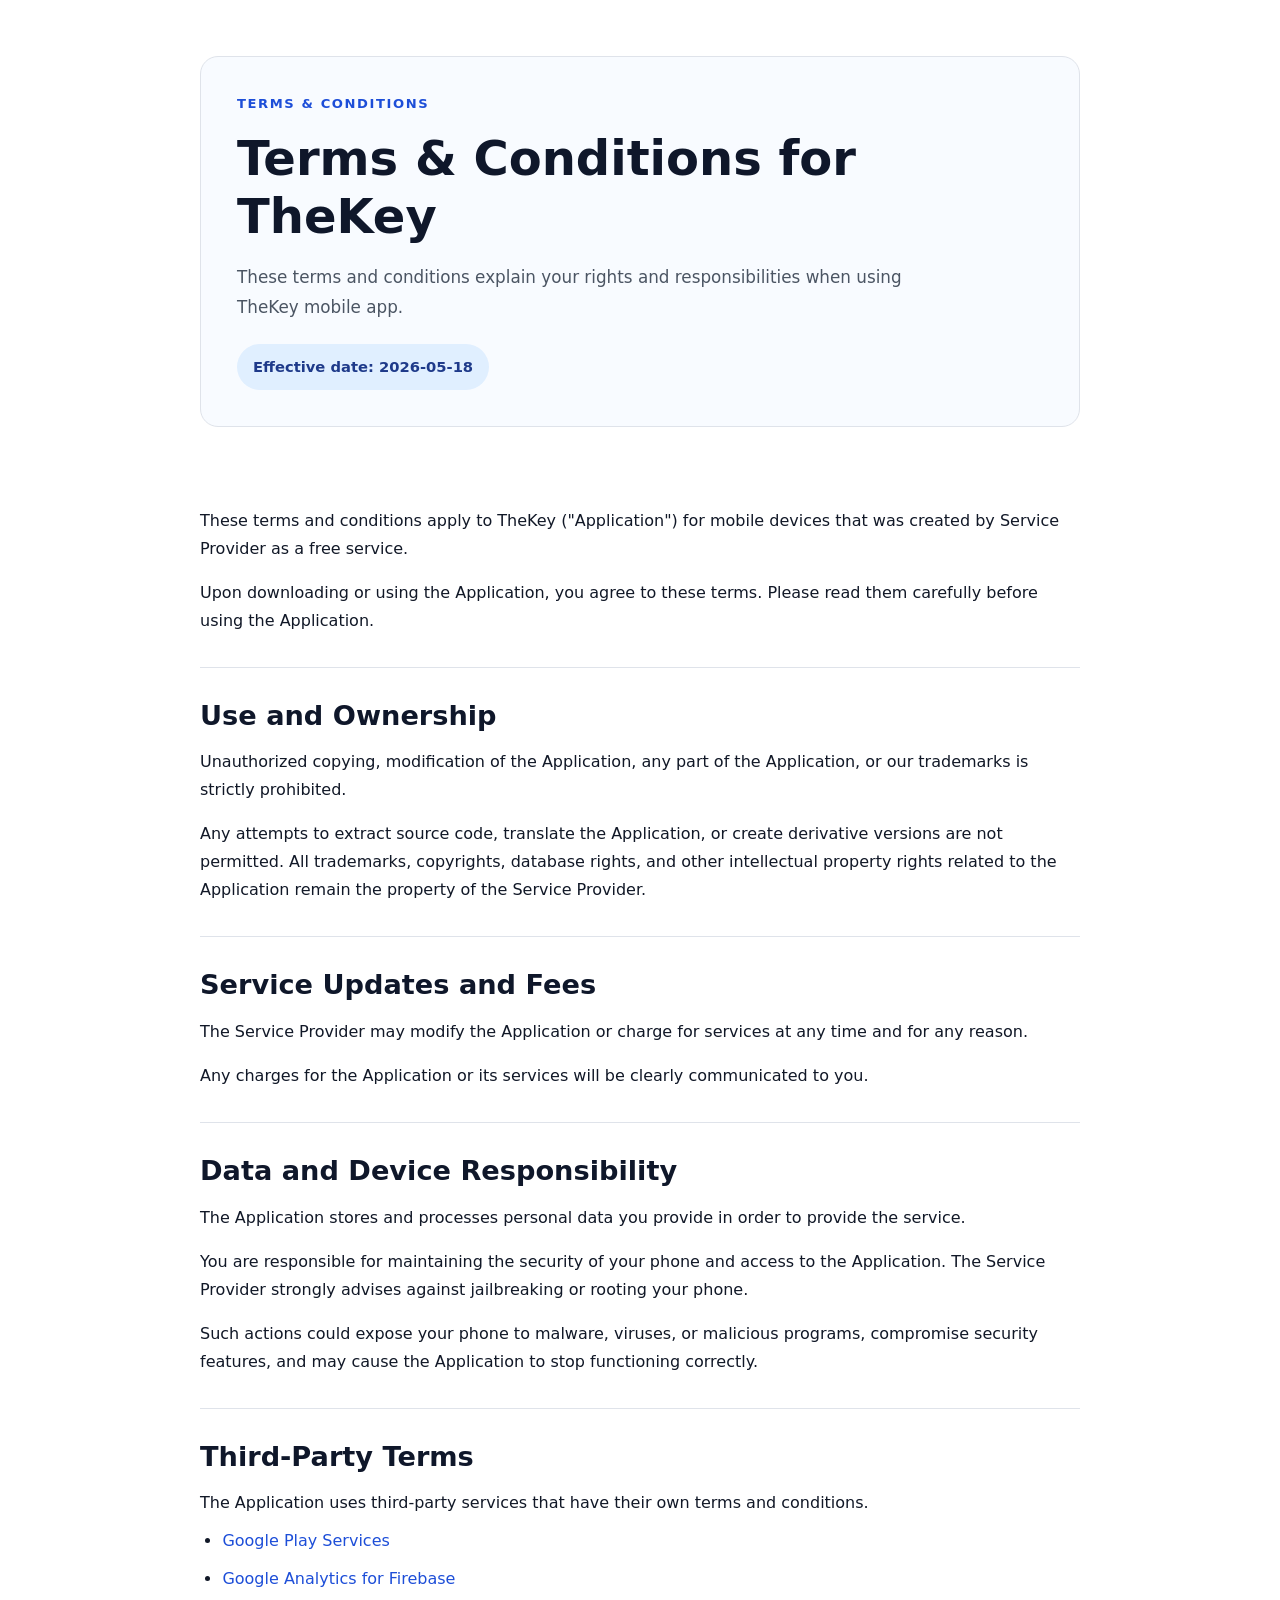
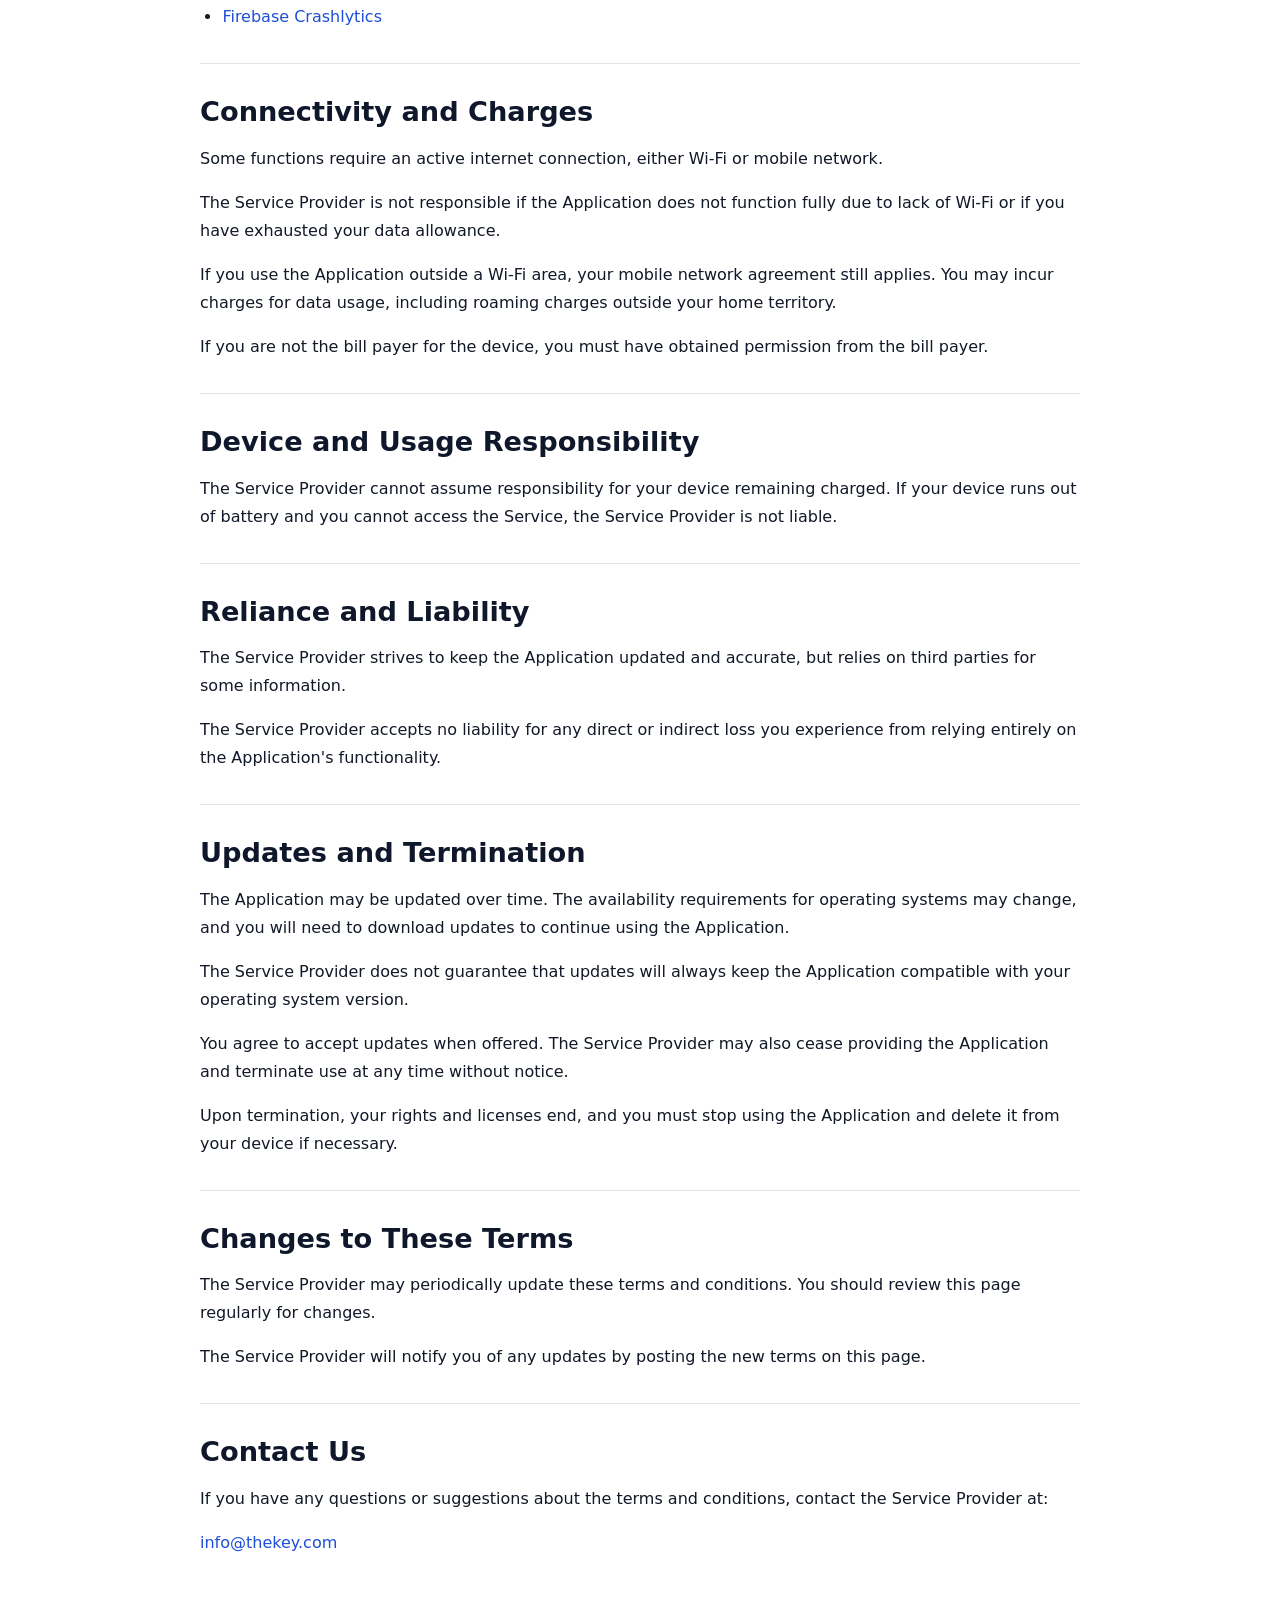
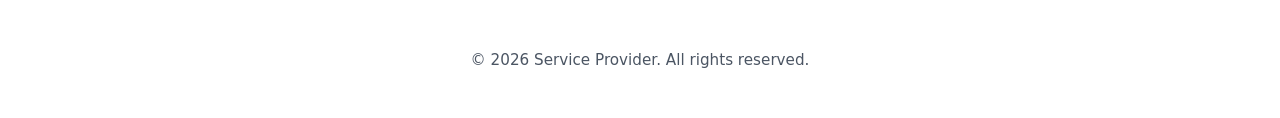
==== terms.html @ a07603f0 "rebuild" ====
<!DOCTYPE html>
<html lang="en">

<head>
    <meta charset="UTF-8">
    <meta name="viewport" content="width=device-width, initial-scale=1.0">
    <title>Terms & Conditions</title>
    <link rel="stylesheet" href="style.css">
</head>

<body>
    <main class="page">
        <article class="policy">
            <header class="policy-header">
                <p class="eyebrow">Terms & Conditions</p>
                <h1>Terms & Conditions for TheKey</h1>
                <p class="lead">These terms and conditions explain your rights and responsibilities when using TheKey
                    mobile app.</p>
                <p class="updated">Effective date: 2026-05-18</p>
            </header>

            <section>
                <p>These terms and conditions apply to TheKey ("Application") for mobile devices that was created by
                    Service Provider as a free service.</p>
                <p>Upon downloading or using the Application, you agree to these terms. Please read them carefully
                    before using the Application.</p>
            </section>

            <section>
                <h2>Use and Ownership</h2>
                <p>Unauthorized copying, modification of the Application, any part of the Application, or our trademarks
                    is strictly prohibited.</p>
                <p>Any attempts to extract source code, translate the Application, or create derivative versions are not
                    permitted. All trademarks, copyrights, database rights, and other intellectual property rights
                    related to the Application remain the property of the Service Provider.</p>
            </section>

            <section>
                <h2>Service Updates and Fees</h2>
                <p>The Service Provider may modify the Application or charge for services at any time and for any
                    reason.</p>
                <p>Any charges for the Application or its services will be clearly communicated to you.</p>
            </section>

            <section>
                <h2>Data and Device Responsibility</h2>
                <p>The Application stores and processes personal data you provide in order to provide the service.</p>
                <p>You are responsible for maintaining the security of your phone and access to the Application. The
                    Service Provider strongly advises against jailbreaking or rooting your phone.</p>
                <p>Such actions could expose your phone to malware, viruses, or malicious programs, compromise security
                    features, and may cause the Application to stop functioning correctly.</p>
            </section>

            <section>
                <h2>Third-Party Terms</h2>
                <p>The Application uses third-party services that have their own terms and conditions.</p>
                <ul>
                    <li><a href="https://policies.google.com/terms" target="_blank" rel="noopener noreferrer">Google
                            Play Services</a></li>
                    <li><a href="https://www.google.com/analytics/terms/" target="_blank"
                            rel="noopener noreferrer">Google Analytics for Firebase</a></li>
                    <li><a href="https://firebase.google.com/terms/crashlytics" target="_blank"
                            rel="noopener noreferrer">Firebase Crashlytics</a></li>
                </ul>
            </section>

            <section>
                <h2>Connectivity and Charges</h2>
                <p>Some functions require an active internet connection, either Wi-Fi or mobile network.</p>
                <p>The Service Provider is not responsible if the Application does not function fully due to lack of
                    Wi-Fi or if you have exhausted your data allowance.</p>
                <p>If you use the Application outside a Wi-Fi area, your mobile network agreement still applies. You may
                    incur charges for data usage, including roaming charges outside your home territory.</p>
                <p>If you are not the bill payer for the device, you must have obtained permission from the bill payer.
                </p>
            </section>

            <section>
                <h2>Device and Usage Responsibility</h2>
                <p>The Service Provider cannot assume responsibility for your device remaining charged. If your device
                    runs out of battery and you cannot access the Service, the Service Provider is not liable.</p>
            </section>

            <section>
                <h2>Reliance and Liability</h2>
                <p>The Service Provider strives to keep the Application updated and accurate, but relies on third
                    parties for some information.</p>
                <p>The Service Provider accepts no liability for any direct or indirect loss you experience from relying
                    entirely on the Application's functionality.</p>
            </section>

            <section>
                <h2>Updates and Termination</h2>
                <p>The Application may be updated over time. The availability requirements for operating systems may
                    change, and you will need to download updates to continue using the Application.</p>
                <p>The Service Provider does not guarantee that updates will always keep the Application compatible with
                    your operating system version.</p>
                <p>You agree to accept updates when offered. The Service Provider may also cease providing the
                    Application and terminate use at any time without notice.</p>
                <p>Upon termination, your rights and licenses end, and you must stop using the Application and delete it
                    from your device if necessary.</p>
            </section>

            <section>
                <h2>Changes to These Terms</h2>
                <p>The Service Provider may periodically update these terms and conditions. You should review this page
                    regularly for changes.</p>
                <p>The Service Provider will notify you of any updates by posting the new terms on this page.</p>
            </section>

            <section>
                <h2>Contact Us</h2>
                <p>If you have any questions or suggestions about the terms and conditions, contact the Service Provider
                    at:</p>
                <p><a href="mailto:info@thekey.com">info@thekey.com</a></p>
            </section>
        </article>
    </main>

    <footer class="site-footer">
        <p>© 2026 Service Provider. All rights reserved.</p>
    </footer>
</body>

</html>
---- style.css ----
:root {
  color-scheme: light;
  --background: #ffffff;
  --surface: #f8fbff;
  --text: #111827;
  --muted: #4b5563;
  --heading: #0f172a;
  --border: #dfe3ea;
  --accent: #1d4ed8;
  --accent-soft: #e0efff;
}

* {
  box-sizing: border-box;
}

html {
  font-size: 16px;
}

body {
  margin: 0;
  background: var(--background);
  color: var(--text);
  font-family: Inter, system-ui, -apple-system, BlinkMacSystemFont, "Segoe UI", sans-serif;
  line-height: 1.75;
}

a {
  color: var(--accent);
  text-decoration: none;
}

a:hover,
a:focus {
  text-decoration: underline;
}

.page {
  width: 100%;
  padding: 56px 24px 32px;
}

.policy {
  width: min(100%, 880px);
  margin: 0 auto;
}

.policy-header {
  padding: 36px;
  margin-bottom: 32px;
  background: var(--surface);
  border: 1px solid var(--border);
  border-radius: 18px;
}

.eyebrow {
  margin: 0 0 14px;
  color: var(--accent);
  font-size: 0.82rem;
  font-weight: 700;
  letter-spacing: 0.12em;
  text-transform: uppercase;
}

h1,
h2 {
  color: var(--heading);
  line-height: 1.2;
}

h1 {
  margin: 0;
  font-size: clamp(2.2rem, 4vw, 3rem);
  font-weight: 800;
}

h2 {
  margin: 0 0 16px;
  font-size: clamp(1.2rem, 2.2vw, 1.7rem);
  font-weight: 700;
}

p {
  margin: 0;
}

p+p,
ul+p,
section>p {
  margin-top: 16px;
}

.lead {
  max-width: 720px;
  margin-top: 18px;
  color: var(--muted);
  font-size: 1.05rem;
}

.updated {
  display: inline-flex;
  align-items: center;
  margin-top: 22px;
  padding: 10px 16px;
  color: #1e3a8a;
  background: var(--accent-soft);
  border-radius: 999px;
  font-size: 0.92rem;
  font-weight: 700;
}

ul {
  margin: 0;
  padding-left: 1.4rem;
}

li {
  margin-top: 10px;
}

section {
  padding: 32px 0;
  border-top: 1px solid var(--border);
}

section:first-of-type {
  border-top: 0;
}

.site-footer {
  width: min(100%, 880px);
  margin: 0 auto;
  padding: 26px 20px 44px;
  color: var(--muted);
  font-size: 0.95rem;
  text-align: center;
}

@media (max-width: 720px) {
  .page {
    padding: 28px 18px 24px;
  }

  .policy-header {
    padding: 24px;
    margin-bottom: 26px;
  }

  h1 {
    font-size: 2.4rem;
  }

  .lead {
    font-size: 1rem;
  }

  section {
    padding: 24px 0;
  }

  .site-footer {
    padding-bottom: 32px;
  }
}

@media (max-width: 480px) {
  .page {
    padding: 20px 16px 20px;
  }

  .policy-header {
    padding: 20px;
  }

  h1 {
    font-size: 2rem;
  }

  .updated {
    display: inline-block;
    width: fit-content;
  }
}
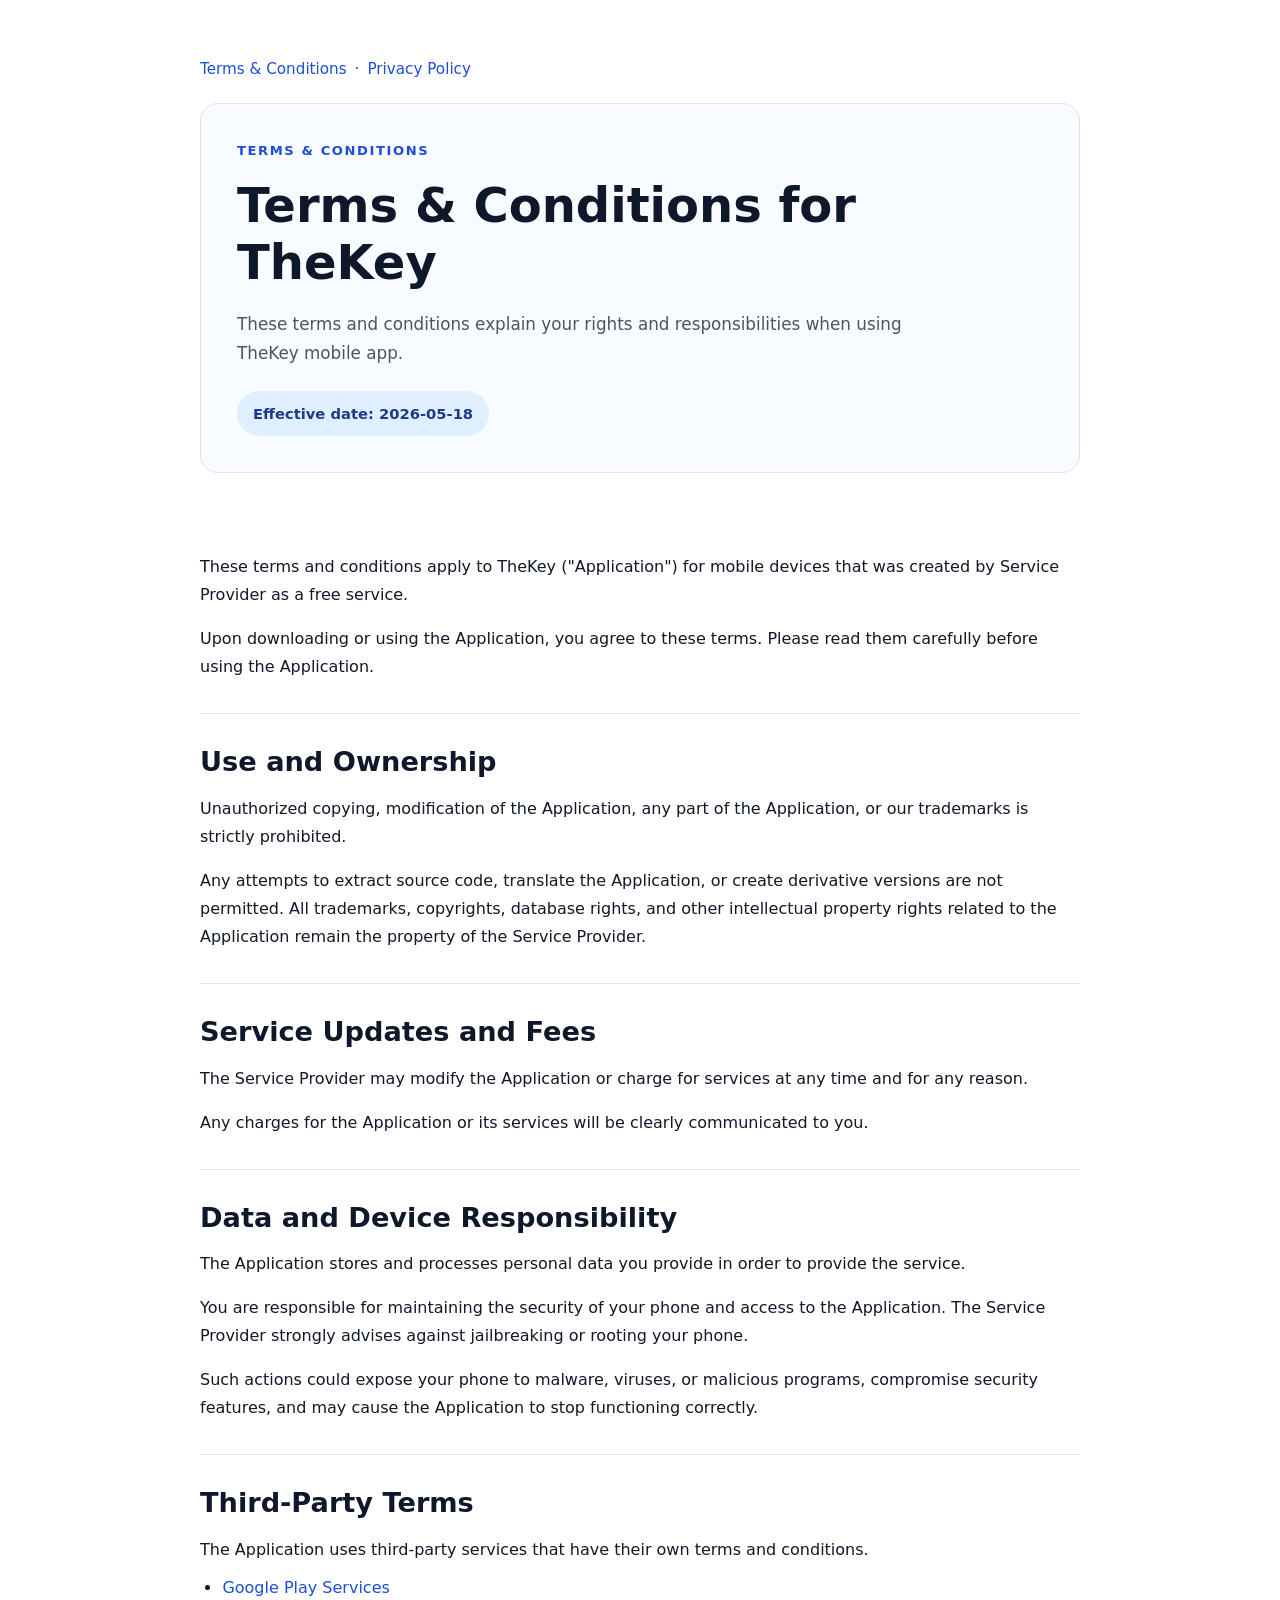
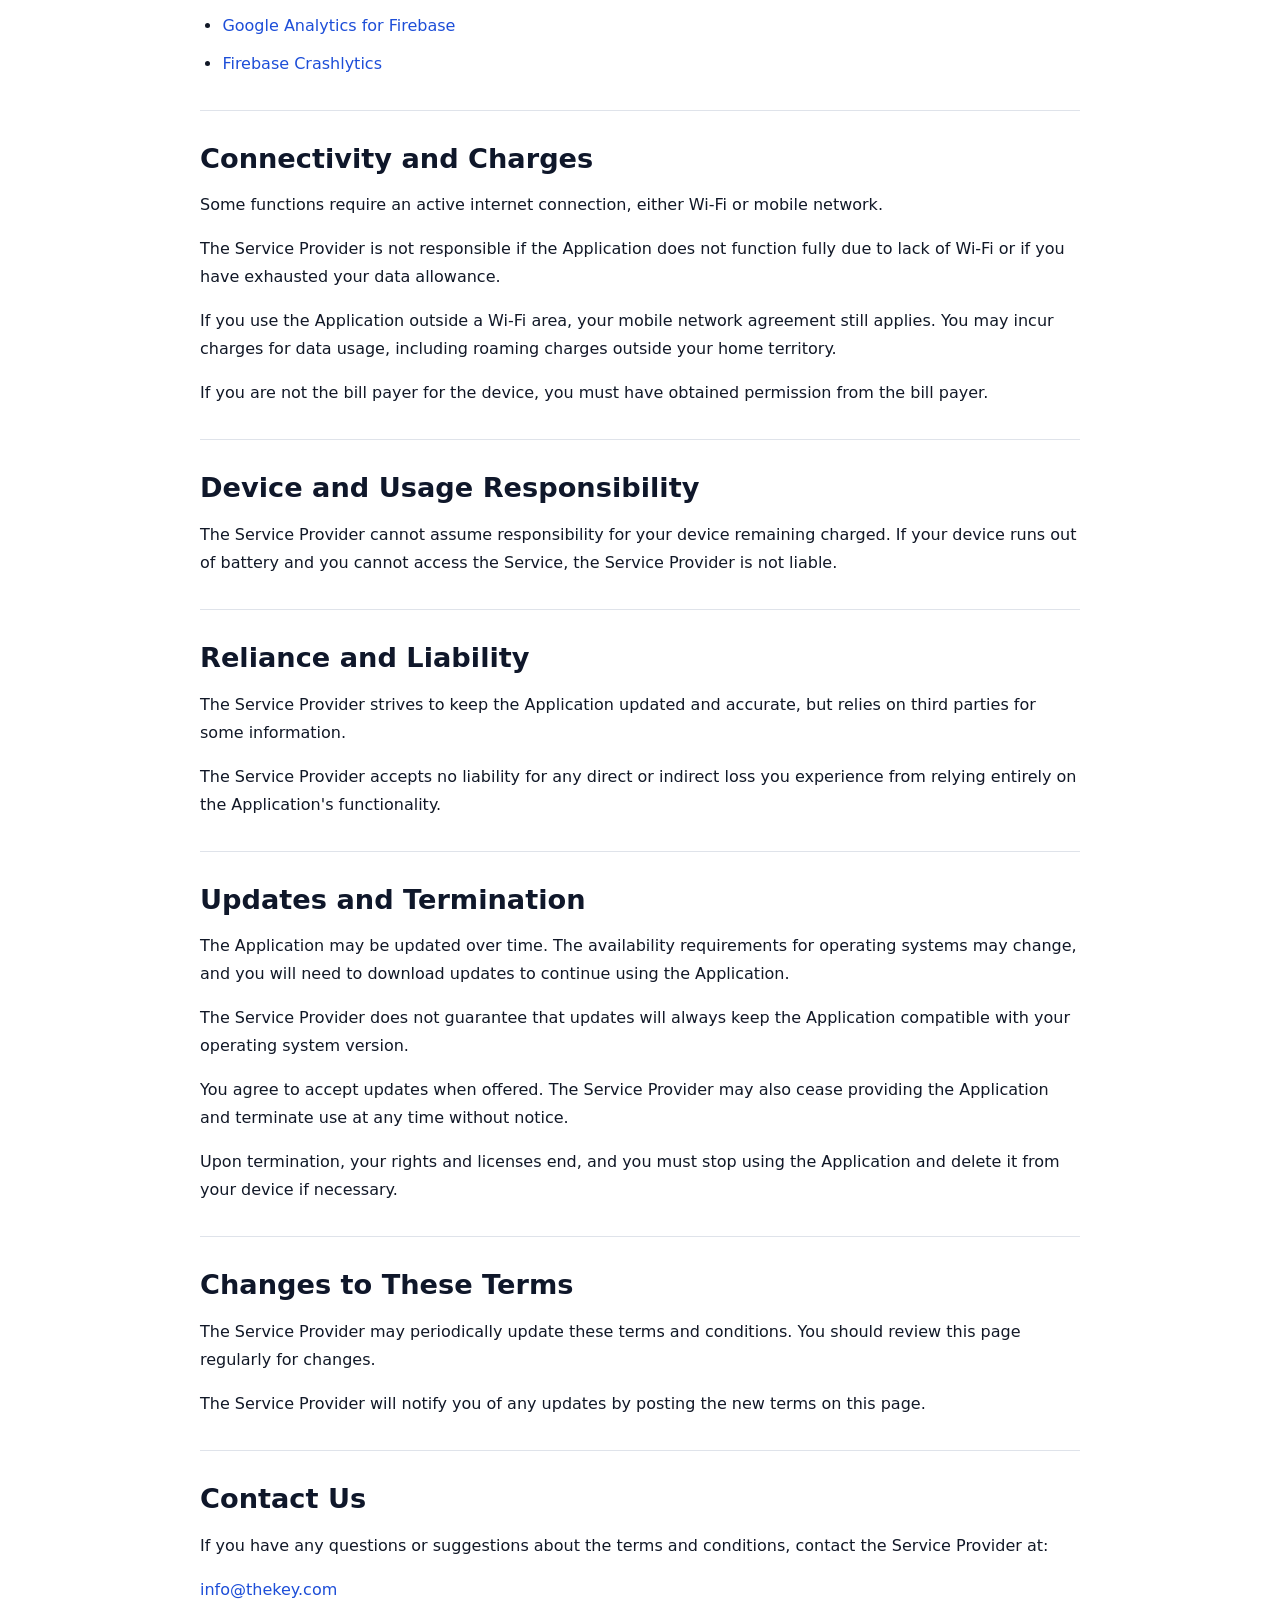
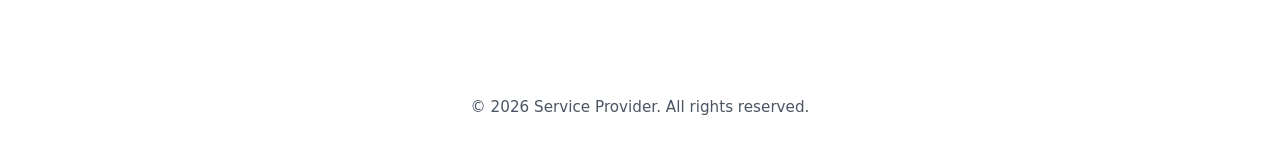
==== commit 90e7aeeb: "Added Navigations" ====
--- a/terms.html
+++ b/terms.html
@@ -11,6 +11,11 @@
 <body>
     <main class="page">
         <article class="policy">
+            <nav class="page-nav">
+                <a href="terms.html">Terms & Conditions</a>
+                <span>·</span>
+                <a href="index.html">Privacy Policy</a>
+            </nav>
             <header class="policy-header">
                 <p class="eyebrow">Terms & Conditions</p>
                 <h1>Terms & Conditions for TheKey</h1>
--- a/style.css
+++ b/style.css
@@ -46,6 +46,25 @@
   margin: 0 auto;
 }
 
+.page-nav {
+  display: flex;
+  flex-wrap: wrap;
+  gap: 0.5rem;
+  margin-bottom: 20px;
+  font-size: 0.95rem;
+  color: var(--muted);
+}
+
+.page-nav a {
+  color: var(--accent);
+  text-decoration: none;
+}
+
+.page-nav span {
+  color: var(--muted);
+}
+
+.page-header,
 .policy-header {
   padding: 36px;
   margin-bottom: 32px;
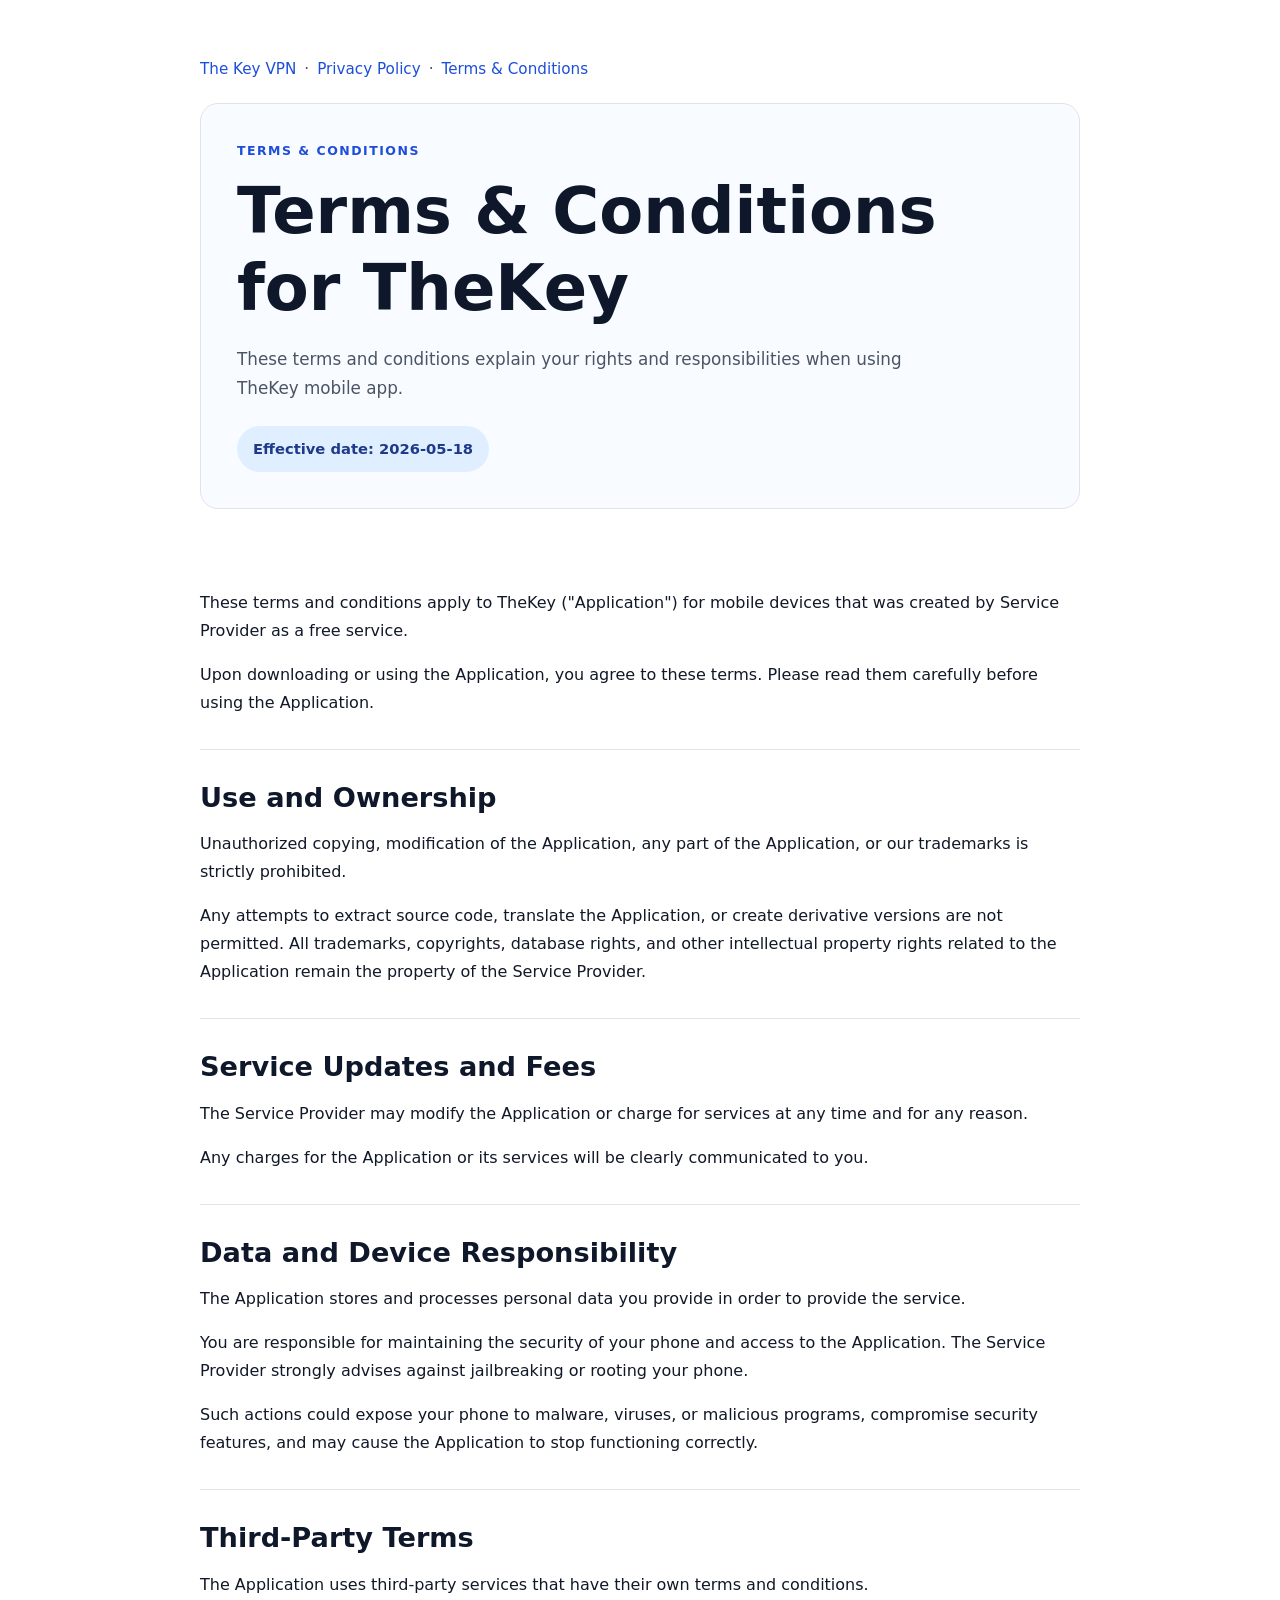
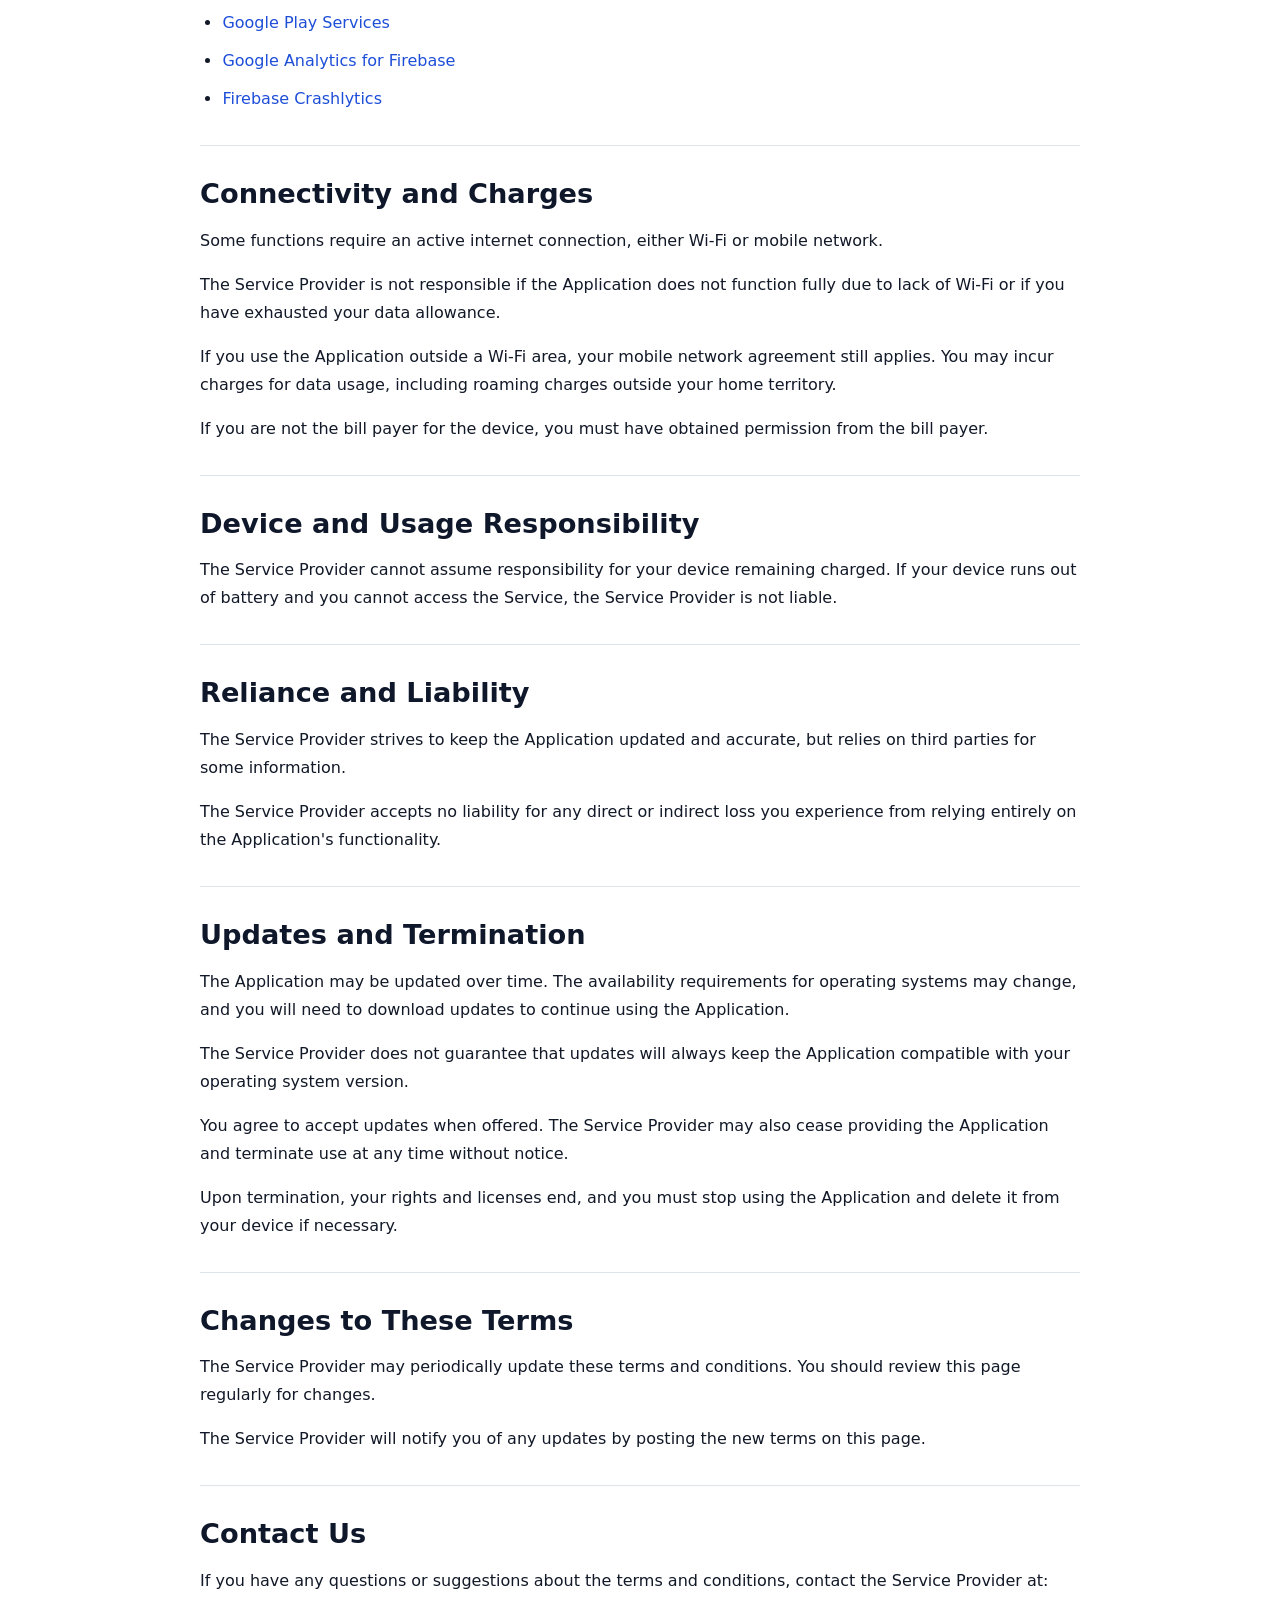
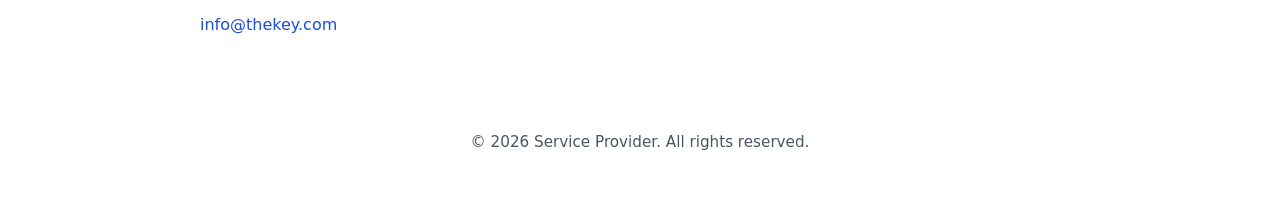
==== commit 4feed070: "changed to lading page" ====
--- a/terms.html
+++ b/terms.html
@@ -12,9 +12,11 @@
     <main class="page">
         <article class="policy">
             <nav class="page-nav">
+                <a href="index.html">The Key VPN</a>
+                <span>·</span>
+                <a href="privacy.html">Privacy Policy</a>
+                <span>·</span>
                 <a href="terms.html">Terms & Conditions</a>
-                <span>·</span>
-                <a href="index.html">Privacy Policy</a>
             </nav>
             <header class="policy-header">
                 <p class="eyebrow">Terms & Conditions</p>
@@ -127,4 +129,4 @@
     </footer>
 </body>
 
-</html>+</html>
--- a/style.css
+++ b/style.css
@@ -2,12 +2,16 @@
   color-scheme: light;
   --background: #ffffff;
   --surface: #f8fbff;
+  --surface-strong: #eef6ff;
   --text: #111827;
   --muted: #4b5563;
   --heading: #0f172a;
   --border: #dfe3ea;
   --accent: #1d4ed8;
+  --accent-dark: #173ea5;
   --accent-soft: #e0efff;
+  --success: #0f766e;
+  --shadow: 0 18px 55px rgba(15, 23, 42, 0.14);
 }
 
 * {
@@ -26,6 +30,11 @@
   line-height: 1.75;
 }
 
+img {
+  display: block;
+  max-width: 100%;
+}
+
 a {
   color: var(--accent);
   text-decoration: none;
@@ -34,6 +43,188 @@
 a:hover,
 a:focus {
   text-decoration: underline;
+}
+
+.landing-body {
+  min-height: 100vh;
+  background:
+    linear-gradient(180deg, #f6fbff 0%, #ffffff 46%, #f7fafc 100%);
+}
+
+.landing-nav {
+  display: flex;
+  align-items: center;
+  justify-content: space-between;
+  gap: 18px;
+  width: min(100%, 1180px);
+  margin: 0 auto;
+  padding: 18px 18px 6px;
+}
+
+.brand {
+  display: inline-flex;
+  align-items: center;
+  gap: 10px;
+  min-width: 0;
+  color: var(--heading);
+  font-size: 1rem;
+  font-weight: 800;
+}
+
+.brand:hover,
+.brand:focus {
+  text-decoration: none;
+}
+
+.brand-mark {
+  display: inline-grid;
+  flex: 0 0 auto;
+  width: 36px;
+  height: 36px;
+  place-items: center;
+  color: #ffffff;
+  background: var(--accent);
+  border-radius: 10px;
+  font-weight: 900;
+  line-height: 1;
+}
+
+.nav-links {
+  display: flex;
+  align-items: center;
+  gap: 14px;
+  color: var(--muted);
+  font-size: 0.95rem;
+  font-weight: 700;
+}
+
+.nav-links a {
+  color: var(--muted);
+}
+
+.hero {
+  width: min(100%, 1180px);
+  margin: 0 auto;
+  padding: 34px 18px 26px;
+}
+
+.hero-content {
+  max-width: 620px;
+}
+
+.eyebrow {
+  margin: 0 0 12px;
+  color: var(--accent);
+  font-size: 0.78rem;
+  font-weight: 800;
+  letter-spacing: 0.12em;
+  text-transform: uppercase;
+}
+
+h1,
+h2 {
+  color: var(--heading);
+  line-height: 1.2;
+}
+
+h1 {
+  margin: 0;
+  font-size: 2.45rem;
+  font-weight: 900;
+}
+
+h2 {
+  margin: 0 0 16px;
+  font-size: clamp(1.2rem, 2.2vw, 1.7rem);
+  font-weight: 800;
+}
+
+p {
+  margin: 0;
+}
+
+p+p,
+ul+p,
+section>p {
+  margin-top: 16px;
+}
+
+.hero-copy {
+  max-width: 34rem;
+  margin-top: 16px;
+  color: var(--muted);
+  font-size: 1.04rem;
+  line-height: 1.7;
+}
+
+.download-button {
+  display: inline-flex;
+  align-items: center;
+  justify-content: center;
+  width: 100%;
+  min-height: 56px;
+  margin-top: 24px;
+  padding: 15px 22px;
+  color: #ffffff;
+  background: var(--accent);
+  border: 1px solid var(--accent);
+  border-radius: 12px;
+  box-shadow: 0 14px 28px rgba(29, 78, 216, 0.24);
+  font-size: 1rem;
+  font-weight: 900;
+  line-height: 1.1;
+  text-align: center;
+}
+
+.download-button:hover,
+.download-button:focus {
+  background: var(--accent-dark);
+  text-decoration: none;
+}
+
+.download-note {
+  margin-top: 12px;
+  color: var(--success);
+  font-size: 0.95rem;
+  font-weight: 800;
+}
+
+.screenshot-showcase {
+  display: grid;
+  grid-auto-flow: column;
+  grid-auto-columns: minmax(208px, 70vw);
+  gap: 16px;
+  margin: 34px -18px 0;
+  padding: 6px 18px 20px;
+  overflow-x: auto;
+  overscroll-behavior-x: contain;
+  scroll-snap-type: x mandatory;
+  scrollbar-width: thin;
+}
+
+.phone-frame {
+  aspect-ratio: 941 / 1672;
+  width: 100%;
+  min-width: 0;
+  margin: 0;
+  padding: 9px;
+  overflow: hidden;
+  background: #0f172a;
+  border: 1px solid rgba(15, 23, 42, 0.15);
+  border-radius: 28px;
+  box-shadow: var(--shadow);
+  scroll-snap-align: center;
+}
+
+.phone-frame img {
+  width: 100%;
+  height: 100%;
+  object-fit: cover;
+  border-radius: 20px;
+}
+
+.landing-footer {
+  width: min(100%, 1180px);
 }
 
 .page {
@@ -71,43 +262,6 @@
   background: var(--surface);
   border: 1px solid var(--border);
   border-radius: 18px;
-}
-
-.eyebrow {
-  margin: 0 0 14px;
-  color: var(--accent);
-  font-size: 0.82rem;
-  font-weight: 700;
-  letter-spacing: 0.12em;
-  text-transform: uppercase;
-}
-
-h1,
-h2 {
-  color: var(--heading);
-  line-height: 1.2;
-}
-
-h1 {
-  margin: 0;
-  font-size: clamp(2.2rem, 4vw, 3rem);
-  font-weight: 800;
-}
-
-h2 {
-  margin: 0 0 16px;
-  font-size: clamp(1.2rem, 2.2vw, 1.7rem);
-  font-weight: 700;
-}
-
-p {
-  margin: 0;
-}
-
-p+p,
-ul+p,
-section>p {
-  margin-top: 16px;
 }
 
 .lead {
@@ -126,7 +280,7 @@
   background: var(--accent-soft);
   border-radius: 999px;
   font-size: 0.92rem;
-  font-weight: 700;
+  font-weight: 800;
 }
 
 ul {
@@ -143,6 +297,7 @@
   border-top: 1px solid var(--border);
 }
 
+.hero,
 section:first-of-type {
   border-top: 0;
 }
@@ -156,6 +311,76 @@
   text-align: center;
 }
 
+@media (min-width: 520px) {
+  .landing-nav {
+    padding: 24px 24px 10px;
+  }
+
+  .hero {
+    padding: 42px 24px 34px;
+  }
+
+  .download-button {
+    width: auto;
+    min-width: 212px;
+  }
+
+  .screenshot-showcase {
+    grid-auto-columns: minmax(220px, 38vw);
+    margin-right: -24px;
+    margin-left: -24px;
+    padding-right: 24px;
+    padding-left: 24px;
+  }
+}
+
+@media (min-width: 860px) {
+  .landing-nav {
+    padding: 30px 32px 10px;
+  }
+
+  .hero {
+    display: grid;
+    grid-template-columns: minmax(0, 0.95fr) minmax(0, 1.05fr);
+    align-items: center;
+    gap: 44px;
+    min-height: calc(100vh - 132px);
+    padding: 44px 32px 38px;
+  }
+
+  h1 {
+    font-size: 4rem;
+  }
+
+  .hero-copy {
+    font-size: 1.12rem;
+  }
+
+  .screenshot-showcase {
+    grid-auto-flow: row;
+    grid-template-columns: repeat(2, minmax(0, 1fr));
+    gap: 18px;
+    margin: 0;
+    padding: 0;
+    overflow: visible;
+    scroll-snap-type: none;
+  }
+
+  .primary-phone {
+    transform: translateY(28px);
+  }
+}
+
+@media (min-width: 1160px) {
+  .screenshot-showcase {
+    grid-template-columns: repeat(4, minmax(0, 1fr));
+  }
+
+  .primary-phone {
+    transform: none;
+  }
+}
+
 @media (max-width: 720px) {
   .page {
     padding: 28px 18px 24px;
@@ -166,10 +391,6 @@
     margin-bottom: 26px;
   }
 
-  h1 {
-    font-size: 2.4rem;
-  }
-
   .lead {
     font-size: 1rem;
   }
@@ -184,20 +405,33 @@
 }
 
 @media (max-width: 480px) {
+  .landing-nav {
+    align-items: flex-start;
+  }
+
+  .brand {
+    font-size: 0.96rem;
+  }
+
+  .nav-links {
+    gap: 10px;
+    font-size: 0.9rem;
+  }
+
+  h1 {
+    font-size: 2.08rem;
+  }
+
   .page {
     padding: 20px 16px 20px;
   }
 
   .policy-header {
     padding: 20px;
-  }
-
-  h1 {
-    font-size: 2rem;
   }
 
   .updated {
     display: inline-block;
     width: fit-content;
   }
-}+}
